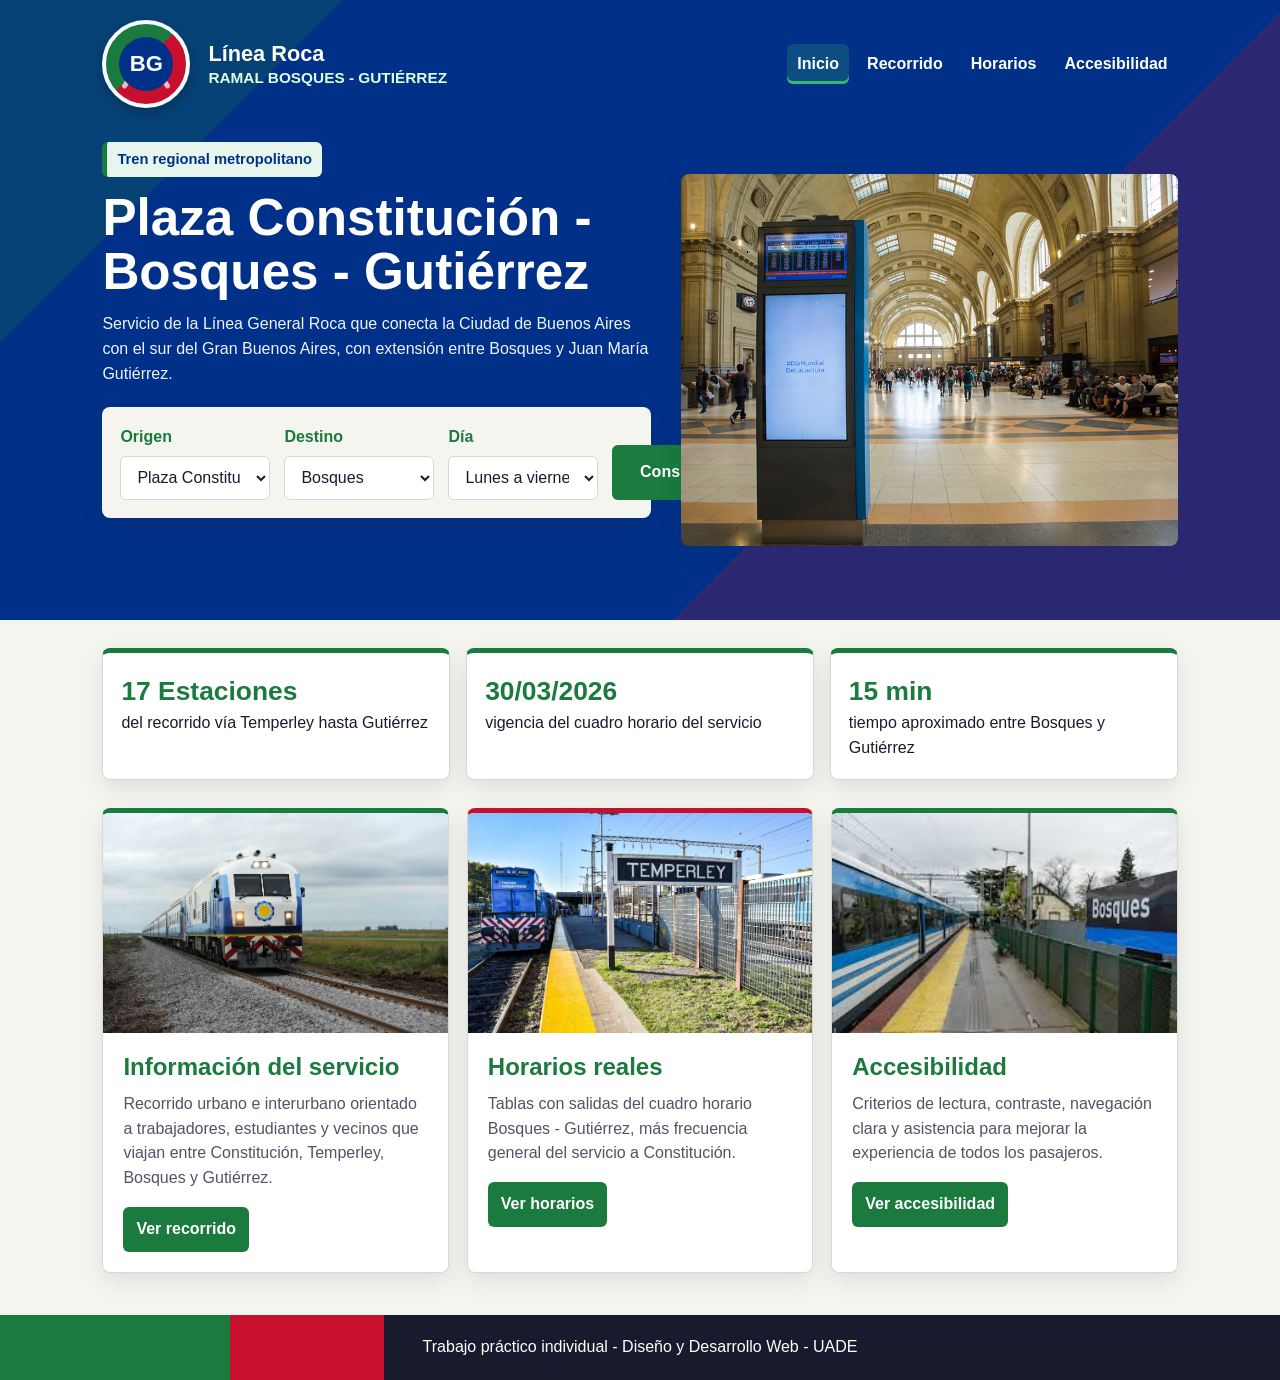
==== roca-gutierrez/index.html @ 5195d79f "Publica paginas de lineas ferroviarias" ====
<!DOCTYPE html>
<html lang="es">

<head>
    <!-- Metadatos, titulo y enlaces a hojas de estilo de la pagina. -->
    <meta charset="UTF-8">
    <meta name="viewport" content="width=device-width, initial-scale=1.0">
    <title>Línea Roca | Bosques - Gutiérrez</title>
    <link rel="stylesheet" href="css/estilos.css">
</head>

<body>
    <!-- Encabezado con marca y navegacion principal. -->
    <header class="site-header">
        <div class="topbar">
            <a class="logo ramal-logo" href="index.html" aria-label="Línea Roca, Ramal Bosques Gutiérrez">
                <span class="ramal-icono" aria-hidden="true"><span>BG</span></span>
                <span class="logo-texto">
                    <strong>Línea Roca</strong>
                    <small>Ramal Bosques - Gutiérrez</small>
                </span>
            </a>

            <nav aria-label="Navegación principal">
                <ul class="menu">
                    <li><a aria-current="page" href="index.html">Inicio</a></li>
                    <li><a href="recorrido.html">Recorrido</a></li>
                    <li><a href="horarios.html">Horarios</a></li>
                    <li><a href="accesibilidad.html">Accesibilidad</a></li>
                </ul>
            </nav>
        </div>

        <section class="hero">
            <div class="hero-texto">
                <span class="etiqueta">Tren regional metropolitano</span>
                <h1>Plaza Constitución - Bosques - Gutiérrez</h1>
                <p>
                    Servicio de la Línea General Roca que conecta la Ciudad de Buenos Aires
                    con el sur del Gran Buenos Aires, con extensión entre Bosques y Juan
                    María Gutiérrez.
                </p>

                <form class="buscador" id="consulta-form">
                    <div class="campo">
                        <label for="origen">Origen</label>
                        <select id="origen" name="origen">
                            <option value="constitucion">Plaza Constitución</option>
                            <option value="temperley">Temperley</option>
                            <option value="bosques">Bosques</option>
                            <option value="gutierrez">Juan María Gutiérrez</option>
                        </select>
                    </div>

                    <div class="campo">
                        <label for="destino">Destino</label>
                        <select id="destino" name="destino">
                            <option value="bosques">Bosques</option>
                            <option value="gutierrez">Juan María Gutiérrez</option>
                            <option value="temperley">Temperley</option>
                            <option value="constitucion">Plaza Constitución</option>
                        </select>
                    </div>

                    <div class="campo">
                        <label for="dia">Día</label>
                        <select id="dia" name="dia">
                            <option value="habiles">Lunes a viernes</option>
                            <option value="sabado">Sábado</option>
                            <option value="domingo">Domingos y feriados</option>
                        </select>
                    </div>

                    <button type="submit">Consultar</button>
                </form>

                <p id="mensaje" class="mensaje" role="status"></p>
            </div>

            <div class="hero-imagen">
                <img src="img/constitucion.jpg" alt="Hall de la estación Plaza Constitución">
            </div>
        </section>
    </header>
    <!-- Contenido principal de la pagina. -->
    <main>
        <section class="resumen-servicio" aria-label="Datos principales del servicio">
            <article>
                <span class="dato">17 Estaciones</span>
                <p> del recorrido vía Temperley hasta Gutiérrez</p>
            </article>
            <article>
                <span class="dato">30/03/2026</span>
                <p>vigencia del cuadro horario del servicio</p>
            </article>
            <article>
                <span class="dato">15 min</span>
                <p>tiempo aproximado entre Bosques y Gutiérrez</p>
            </article>
        </section>

        <section class="tarjetas-home">
            <article class="card-home">
                <img src="img/tren-roca.jpg" alt="Formación eléctrica de la Línea Roca">
                <div class="contenido-card">
                    <h2>Información del servicio</h2>
                    <p>
                        Recorrido urbano e interurbano orientado a trabajadores, estudiantes
                        y vecinos que viajan entre Constitución, Temperley, Bosques y Gutiérrez.
                    </p>
                    <a href="recorrido.html">Ver recorrido</a>
                </div>
            </article>

            <article class="card-home">
                <img src="img/temperley.jpg" alt="Andenes de la estación Temperley">
                <div class="contenido-card">
                    <h2>Horarios reales</h2>
                    <p>
                        Tablas con salidas del cuadro horario Bosques - Gutiérrez,
                        más frecuencia general del servicio a Constitución.
                    </p>
                    <a href="horarios.html">Ver horarios</a>
                </div>
            </article>

            <article class="card-home">
                <img src="img/bosques.jpg" alt="Estación Bosques de la Línea Roca">
                <div class="contenido-card">
                    <h2>Accesibilidad</h2>
                    <p>
                        Criterios de lectura, contraste, navegación clara y asistencia para
                        mejorar la experiencia de todos los pasajeros.
                    </p>
                    <a href="accesibilidad.html">Ver accesibilidad</a>
                </div>
            </article>
        </section>
    </main>
    <!-- Pie de pagina con creditos y enlaces secundarios. -->
    <footer class="footer">
        <p>Trabajo práctico individual - Diseño y Desarrollo Web - UADE</p>
    </footer>
    <!-- Scripts que activan la interaccion de la pagina. -->
    <script src="js/app.js"></script>
</body>

</html>
---- roca-gutierrez/css/estilos.css ----
/* Hoja de estilos principal: define colores, layout, componentes y adaptacion responsive. */
/* Variables globales reutilizadas en toda la interfaz. */
:root{
    --azul:#003087;
    --azul-oscuro:#1a1a2e;
    --celeste:#e8f0fb;
    --verde:#1b7a3e;
    --verde-claro:#e7f6ec;
    --verde-brillante:#38b86f;
    --rojo:#c8102e;
    --rojo-claro:#fde9ee;
    --fondo:#f5f5f0;
    --texto:#1a1a2e;
    --muted:#4e5564;
    --borde:#d9d9d1;
    --blanco:#ffffff;
    --sombra:0 8px 22px rgba(15,35,52,0.10);
}

/* Reset basico para evitar margenes inesperados del navegador. */
* {
    margin:0;
    padding:0;
    box-sizing:border-box;
}

/* Estilos base del documento: tipografia, color y fondo. */
body {
    font-family:Arial, Helvetica, sans-serif;
    background:var(--fondo);
    color:var(--texto);
    line-height:1.55;
}

a{
    color:inherit;
}

.site-header,
.header-interno{
    background:
        linear-gradient(135deg,rgba(27,122,62,0.24) 0 18%,transparent 18% 68%,rgba(200,16,46,0.22) 68% 100%),
        var(--azul);
    color:var(--blanco);
    padding:20px 8% 42px;
}

.header-interno{
    padding-bottom:34px;
}

.topbar{
    display:flex;
    justify-content:space-between;
    align-items:center;
    gap:18px;
    flex-wrap:wrap;
}

.logo{
    font-size:1.35rem;
    font-weight:700;
    text-decoration:none;
}

.ramal-logo{
    display:flex;
    align-items:center;
    gap:18px;
    max-width:430px;
}

.logo-texto{
    display:flex;
    flex-direction:column;
    line-height:1.1;
}

.logo-texto strong{
    font-size:1.36rem;
}

.logo-texto small{
    margin-top:4px;
    color:#dcffe1;
    font-size:0.96rem;
    font-weight:800;
    text-transform:uppercase;
}

.ramal-icono{
    position:relative;
    display:grid;
    place-items:center;
    flex:0 0 88px;
    width:88px;
    height:88px;
    border:4px solid #f6fbff;
    border-radius:50%;
    background:linear-gradient(135deg,var(--verde) 0 48%,var(--rojo) 48% 100%);
    box-shadow:0 5px 14px rgba(0,0,0,0.22);
    overflow:hidden;
    transition:transform 0.18s ease, box-shadow 0.18s ease;
}

.ramal-icono::before,
.ramal-icono::after{
    content:"";
    position:absolute;
    top:14%;
    width:5px;
    height:72%;
    background:rgba(255,255,255,0.72);
    border-radius:999px;
    z-index:1;
}

.ramal-icono::before{
    left:31px;
    transform:rotate(34deg);
}

.ramal-icono::after{
    right:31px;
    transform:rotate(-34deg);
}

.ramal-icono span{
    position:relative;
    z-index:2;
    display:grid;
    place-items:center;
    width:54px;
    height:54px;
    border-radius:50%;
    background:var(--azul);
    color:var(--blanco);
    font-size:1.38rem;
    font-weight:900;
    letter-spacing:0;
}

.ramal-logo:hover .ramal-icono{
    transform:translateY(-1px);
    box-shadow:0 8px 18px rgba(0,0,0,0.28);
}

.menu{
    display:flex;
    align-items:center;
    list-style:none;
    gap:8px;
    flex-wrap:wrap;
}

.menu a{
    display:inline-block;
    color:var(--blanco);
    text-decoration:none;
    font-weight:700;
    padding:8px 10px;
    border-radius:6px;
}

.menu a:hover,
.menu a[aria-current="page"]{
    background:rgba(56,184,111,0.22);
    box-shadow:inset 0 -3px 0 var(--verde-brillante);
}

.hero{
    margin-top:34px;
    display:grid;
    grid-template-columns:minmax(0,1.05fr) minmax(300px,0.95fr);
    gap:30px;
    align-items:center;
}

.hero-texto h1,
.titulo-pagina h1{
    font-size:clamp(2rem,4vw,3.3rem);
    line-height:1.05;
    margin:14px 0;
    max-width:760px;
}

.hero-texto p,
.titulo-pagina p{
    max-width:760px;
    color:#eef4ff;
    margin-bottom:20px;
}

.hero-imagen img,
.imagen-grande{
    width:100%;
    display:block;
    border-radius:8px;
    object-fit:cover;
}

.hero-imagen img{
    aspect-ratio:4/3;
    box-shadow:var(--sombra);
}

.etiqueta{
    display:inline-block;
    background:var(--verde-claro);
    color:var(--azul);
    border-left:5px solid var(--verde);
    padding:6px 10px;
    border-radius:6px;
    font-weight:700;
    font-size:0.92rem;
}

.buscador{
    background:var(--fondo);
    color:var(--texto);
    padding:18px;
    border-radius:8px;
    display:grid;
    grid-template-columns:repeat(3,minmax(150px,1fr)) minmax(130px,0.75fr);
    align-items:end;
    gap:14px;
    box-shadow:var(--sombra);
}

.campo{
    display:flex;
    flex-direction:column;
    gap:6px;
}

.campo label{
    color:var(--verde);
    font-weight:700;
}

select,
button{
    width:100%;
    min-height:44px;
    padding:10px 12px;
    border-radius:6px;
    font:inherit;
}

select{
    border:1px solid var(--borde);
    background:var(--blanco);
    color:var(--texto);
}

button,
.contenido-card a,
.boton-secundario{
    background:var(--verde);
    color:var(--blanco);
    border:0;
    text-decoration:none;
    font-weight:700;
    cursor:pointer;
}

.buscador button{
    min-height:55px;
    align-self:end;
}

button:hover,
.contenido-card a:hover,
.boton-secundario:hover{
    background:var(--rojo);
}

.mensaje{
    min-height:26px;
    margin-top:14px;
    font-weight:700;
    color:var(--blanco);
}

.mensaje-link{
    display:inline-block;
    margin-left:12px;
    padding:7px 10px;
    border-radius:6px;
    background:var(--rojo-claro);
    color:var(--rojo);
    text-decoration:none;
}

.mensaje-link:hover{
    background:var(--celeste);
}

.resumen-servicio,
.tarjetas-home,
.contenedor{
    padding-left:8%;
    padding-right:8%;
}

.resumen-servicio{
    display:grid;
    grid-template-columns:repeat(3,1fr);
    gap:16px;
    padding-top:28px;
}

.resumen-servicio article,
.card-home,
.tarjeta{
    background:var(--blanco);
    border:1px solid var(--borde);
    border-radius:8px;
    box-shadow:var(--sombra);
}

.resumen-servicio article{
    padding:18px;
    border-top:5px solid var(--verde);
}

.dato{
    display:block;
    color:var(--verde);
    font-size:1.65rem;
    font-weight:800;
}

.tarjetas-home{
    padding-top:28px;
    padding-bottom:42px;
    display:grid;
    grid-template-columns:repeat(3,minmax(0,1fr));
    gap:18px;
}

.card-home{
    overflow:hidden;
    border-top:5px solid var(--verde);
}

.card-home:nth-child(2){
    border-top:5px solid var(--rojo);
}

.card-home:nth-child(3){
    border-top:5px solid var(--verde);
}

.card-home img{
    width:100%;
    height:220px;
    object-fit:cover;
    display:block;
}

.contenido-card{
    padding:20px;
}

.contenido-card h2,
.tarjeta h2{
    color:var(--verde);
    line-height:1.2;
    margin-bottom:10px;
}

.contenido-card p{
    margin-bottom:16px;
    color:var(--muted);
}

.contenido-card a,
.boton-secundario{
    display:inline-block;
    padding:10px 13px;
    border-radius:6px;
}

.boton-pdf{
    margin-top:8px;
}

.titulo-pagina{
    margin-top:32px;
}

.contenedor{
    padding-top:34px;
    padding-bottom:42px;
}

.tarjeta{
    padding:24px;
    margin-bottom:24px;
    border-left:5px solid var(--verde);
}

.grid-dos-columnas .tarjeta:nth-child(even){
    border-left-color:var(--rojo);
}

.grid-dos-columnas{
    display:grid;
    grid-template-columns:repeat(2,minmax(0,1fr));
    gap:20px;
}

.grid-dos-columnas .tarjeta{
    margin-bottom:0;
}

.linea-recorrido{
    list-style:none;
    display:grid;
    grid-template-columns:repeat(auto-fit,minmax(180px,1fr));
    gap:12px;
    margin-top:22px;
    counter-reset:estacion;
}

.linea-recorrido li{
    position:relative;
    min-height:104px;
    padding:16px 14px 14px 48px;
    background:var(--verde-claro);
    border-left:5px solid var(--verde);
    border-radius:8px;
    counter-increment:estacion;
}

.linea-recorrido li::before{
    content:counter(estacion);
    position:absolute;
    left:14px;
    top:16px;
    width:24px;
    height:24px;
    display:grid;
    place-items:center;
    border-radius:50%;
    background:var(--rojo);
    color:var(--blanco);
    font-size:0.78rem;
    font-weight:800;
}

.linea-recorrido span{
    display:block;
    color:var(--azul-oscuro);
    font-weight:800;
}

.linea-recorrido small,
.texto-ayuda{
    color:var(--muted);
}

.lista-info{
    padding-left:20px;
}

.lista-info li{
    margin-bottom:10px;
}

.media-destacada{
    display:grid;
    grid-template-columns:minmax(260px,0.8fr) 1fr;
    gap:22px;
    align-items:center;
}

.grid-capturas{
    display:grid;
    grid-template-columns:repeat(2,minmax(0,1fr));
    gap:16px;
    margin-top:18px;
}

.captura-pdf{
    border:1px solid var(--borde);
    border-radius:8px;
    overflow:hidden;
    background:var(--fondo);
}

.captura-pdf img{
    display:block;
    width:100%;
    max-height:520px;
    object-fit:contain;
    background:var(--fondo);
}

.captura-pdf figcaption{
    padding:10px 12px;
    color:var(--muted);
    font-size:0.92rem;
    border-top:3px solid var(--verde);
}

.captura-pdf figcaption a{
    display:inline-block;
    margin-left:10px;
    color:var(--verde);
    font-weight:800;
}

.recorrido-movil{
    margin-top:18px;
    padding:18px;
    border:1px solid var(--borde);
    border-radius:8px;
    background:var(--verde-claro);
}

.recorrido-movil h3{
    color:var(--verde);
    margin-bottom:12px;
}

.tramos-recorrido{
    display:grid;
    grid-template-columns:repeat(5,minmax(0,1fr));
    gap:10px;
}

.tramos-recorrido article{
    position:relative;
    padding:14px;
    border-radius:8px;
    background:var(--blanco);
    border-left:5px solid var(--verde);
}

.tramos-recorrido article::after{
    content:"";
    position:absolute;
    top:50%;
    right:-13px;
    width:16px;
    height:3px;
    background:var(--rojo);
}

.tramos-recorrido article:last-child::after{
    display:none;
}

.tramos-recorrido span{
    display:block;
    color:var(--muted);
    font-size:0.86rem;
    margin-bottom:4px;
}

.tramos-recorrido strong{
    color:var(--azul-oscuro);
}

.tabla-scroll{
    width:100%;
    overflow-x:auto;
}

table{
    width:100%;
    min-width:620px;
    border-collapse:collapse;
    margin-top:16px;
    background:var(--blanco);
}

th,
td{
    border:1px solid var(--borde);
    padding:11px 12px;
    text-align:left;
    vertical-align:top;
}

th{
    background:var(--verde);
    color:var(--blanco);
}

tbody tr:nth-child(even){
    background:var(--verde-claro);
}

.tabla-compacta{
    min-width:420px;
}

.tabla-compacta th,
.tabla-compacta td{
    padding:8px 10px;
}

.grid-accesibilidad{
    display:grid;
    grid-template-columns:repeat(auto-fit,minmax(230px,1fr));
    gap:14px;
    margin-top:14px;
}

.item-acceso{
    background:var(--verde-claro);
    border-left:5px solid var(--verde);
    padding:18px;
    border-radius:8px;
}

.item-acceso h3{
    margin-bottom:8px;
    color:var(--verde);
}

.footer{
    background:
        linear-gradient(90deg,var(--verde) 0 18%,var(--rojo) 18% 30%,transparent 30% 100%),
        var(--azul-oscuro);
    color:var(--blanco);
    text-align:center;
    padding:20px 8%;
}

/* Reglas responsive para adaptar la pagina a tablets y celulares. */
@media(max-width:980px){
    .hero,
    .grid-dos-columnas,
    .media-destacada,
    .tarjetas-home,
    .resumen-servicio,
    .grid-capturas{
        grid-template-columns:1fr;
    }

    .buscador{
        grid-template-columns:repeat(2,minmax(0,1fr));
    }

    .tramos-recorrido{
        grid-template-columns:1fr;
    }

    .tramos-recorrido article{
        padding-left:18px;
    }

    .tramos-recorrido article::after{
        top:auto;
        right:auto;
        left:26px;
        bottom:-11px;
        width:3px;
        height:12px;
    }
}

/* Reglas responsive para adaptar la pagina a tablets y celulares. */
@media(max-width:620px){
    .site-header,
    .header-interno,
    .resumen-servicio,
    .tarjetas-home,
    .contenedor{
        padding-left:5%;
        padding-right:5%;
    }

    .menu{
        width:100%;
    }

    .ramal-logo{
        max-width:100%;
    }

    .ramal-icono{
        flex-basis:78px;
        width:78px;
        height:78px;
    }

    .ramal-icono::before{
        left:27px;
    }

    .ramal-icono::after{
        right:27px;
    }

    .ramal-icono span{
        width:48px;
        height:48px;
        font-size:1.25rem;
    }

    .logo-texto small{
        font-size:0.78rem;
    }

    .menu a{
        padding:8px;
    }

    .buscador{
        grid-template-columns:1fr;
    }

    .tarjeta{
        padding:18px;
    }

    .captura-pdf figcaption a{
        display:block;
        margin-left:0;
        margin-top:6px;
    }
}
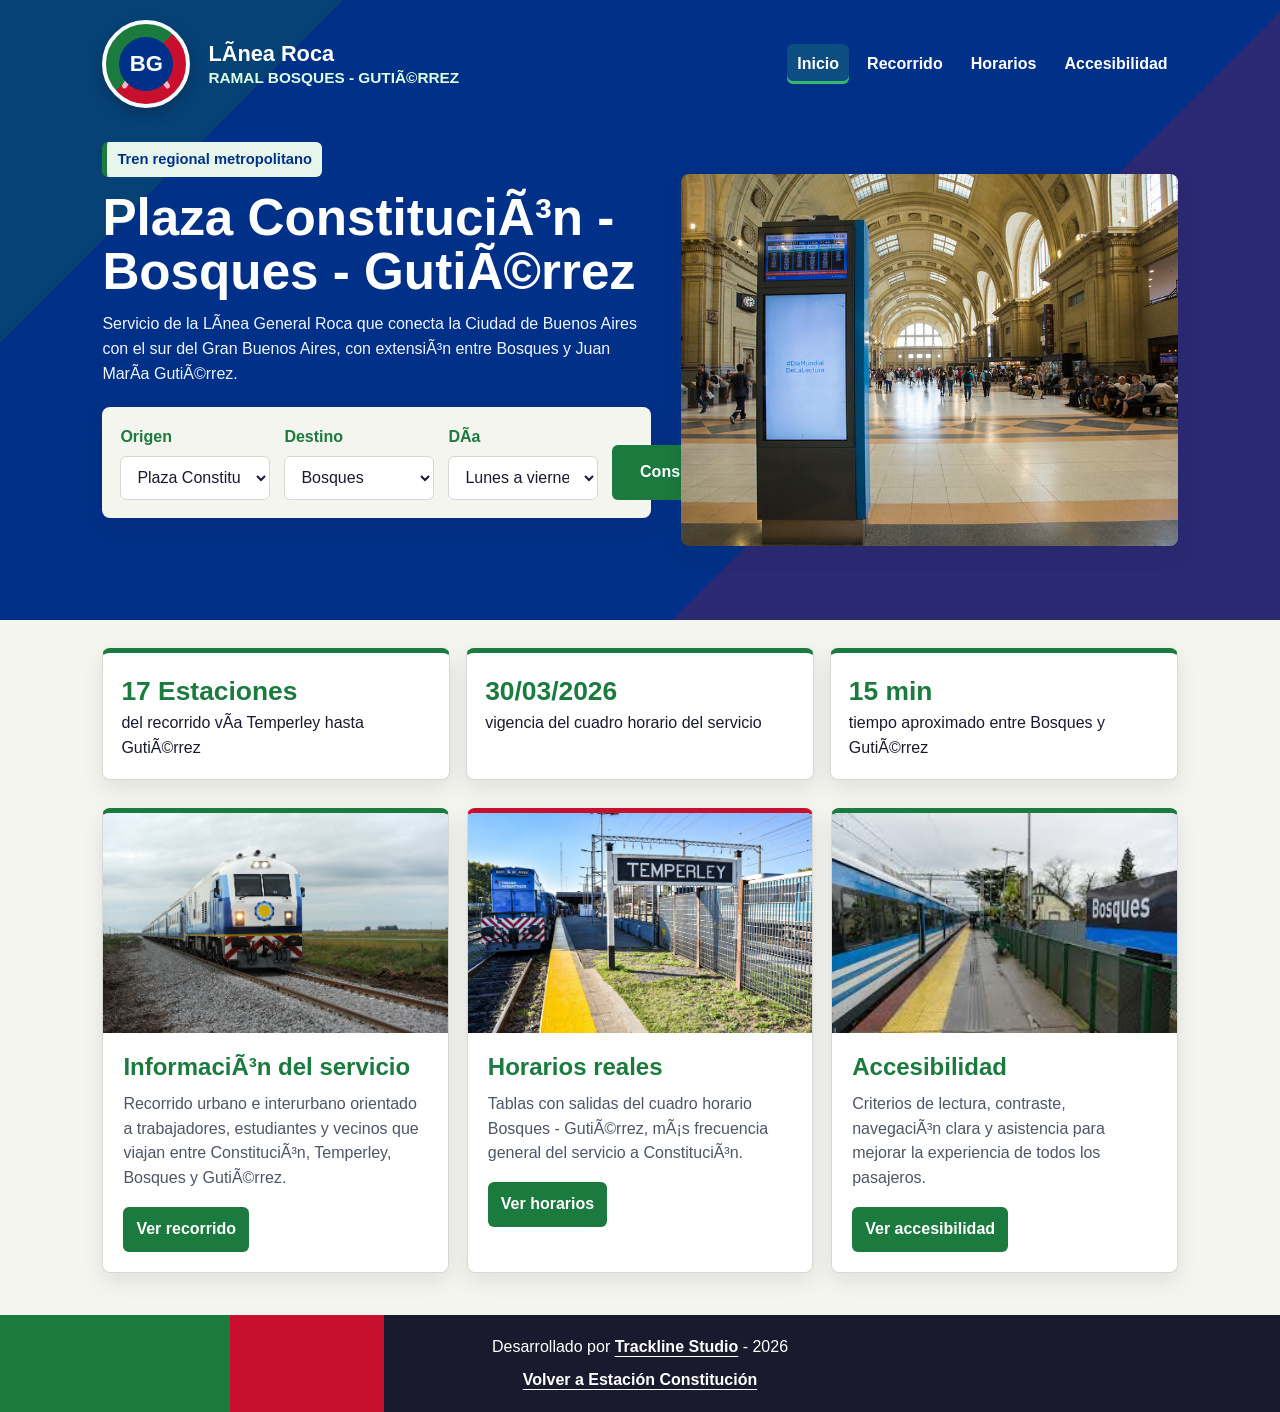
==== commit f552193c: "Agregar retorno a estacion y credito Trackline" ====
--- a/roca-gutierrez/index.html
+++ b/roca-gutierrez/index.html
@@ -1,11 +1,11 @@
-<!DOCTYPE html>
+﻿<!DOCTYPE html>
 <html lang="es">
 
 <head>
     <!-- Metadatos, titulo y enlaces a hojas de estilo de la pagina. -->
     <meta charset="UTF-8">
     <meta name="viewport" content="width=device-width, initial-scale=1.0">
-    <title>Línea Roca | Bosques - Gutiérrez</title>
+    <title>LÃ­nea Roca | Bosques - GutiÃ©rrez</title>
     <link rel="stylesheet" href="css/estilos.css">
 </head>
 
@@ -13,15 +13,15 @@
     <!-- Encabezado con marca y navegacion principal. -->
     <header class="site-header">
         <div class="topbar">
-            <a class="logo ramal-logo" href="index.html" aria-label="Línea Roca, Ramal Bosques Gutiérrez">
+            <a class="logo ramal-logo" href="https://uade-garre.github.io/estacion-constitucion/" aria-label="Volver a Estacion Constitucion">
                 <span class="ramal-icono" aria-hidden="true"><span>BG</span></span>
                 <span class="logo-texto">
-                    <strong>Línea Roca</strong>
-                    <small>Ramal Bosques - Gutiérrez</small>
+                    <strong>LÃ­nea Roca</strong>
+                    <small>Ramal Bosques - GutiÃ©rrez</small>
                 </span>
             </a>
 
-            <nav aria-label="Navegación principal">
+            <nav aria-label="NavegaciÃ³n principal">
                 <ul class="menu">
                     <li><a aria-current="page" href="index.html">Inicio</a></li>
                     <li><a href="recorrido.html">Recorrido</a></li>
@@ -34,21 +34,21 @@
         <section class="hero">
             <div class="hero-texto">
                 <span class="etiqueta">Tren regional metropolitano</span>
-                <h1>Plaza Constitución - Bosques - Gutiérrez</h1>
+                <h1>Plaza ConstituciÃ³n - Bosques - GutiÃ©rrez</h1>
                 <p>
-                    Servicio de la Línea General Roca que conecta la Ciudad de Buenos Aires
-                    con el sur del Gran Buenos Aires, con extensión entre Bosques y Juan
-                    María Gutiérrez.
+                    Servicio de la LÃ­nea General Roca que conecta la Ciudad de Buenos Aires
+                    con el sur del Gran Buenos Aires, con extensiÃ³n entre Bosques y Juan
+                    MarÃ­a GutiÃ©rrez.
                 </p>
 
                 <form class="buscador" id="consulta-form">
                     <div class="campo">
                         <label for="origen">Origen</label>
                         <select id="origen" name="origen">
-                            <option value="constitucion">Plaza Constitución</option>
+                            <option value="constitucion">Plaza ConstituciÃ³n</option>
                             <option value="temperley">Temperley</option>
                             <option value="bosques">Bosques</option>
-                            <option value="gutierrez">Juan María Gutiérrez</option>
+                            <option value="gutierrez">Juan MarÃ­a GutiÃ©rrez</option>
                         </select>
                     </div>
 
@@ -56,17 +56,17 @@
                         <label for="destino">Destino</label>
                         <select id="destino" name="destino">
                             <option value="bosques">Bosques</option>
-                            <option value="gutierrez">Juan María Gutiérrez</option>
+                            <option value="gutierrez">Juan MarÃ­a GutiÃ©rrez</option>
                             <option value="temperley">Temperley</option>
-                            <option value="constitucion">Plaza Constitución</option>
+                            <option value="constitucion">Plaza ConstituciÃ³n</option>
                         </select>
                     </div>
 
                     <div class="campo">
-                        <label for="dia">Día</label>
+                        <label for="dia">DÃ­a</label>
                         <select id="dia" name="dia">
                             <option value="habiles">Lunes a viernes</option>
-                            <option value="sabado">Sábado</option>
+                            <option value="sabado">SÃ¡bado</option>
                             <option value="domingo">Domingos y feriados</option>
                         </select>
                     </div>
@@ -78,7 +78,7 @@
             </div>
 
             <div class="hero-imagen">
-                <img src="img/constitucion.jpg" alt="Hall de la estación Plaza Constitución">
+                <img src="img/constitucion.jpg" alt="Hall de la estaciÃ³n Plaza ConstituciÃ³n">
             </div>
         </section>
     </header>
@@ -87,7 +87,7 @@
         <section class="resumen-servicio" aria-label="Datos principales del servicio">
             <article>
                 <span class="dato">17 Estaciones</span>
-                <p> del recorrido vía Temperley hasta Gutiérrez</p>
+                <p> del recorrido vÃ­a Temperley hasta GutiÃ©rrez</p>
             </article>
             <article>
                 <span class="dato">30/03/2026</span>
@@ -95,41 +95,41 @@
             </article>
             <article>
                 <span class="dato">15 min</span>
-                <p>tiempo aproximado entre Bosques y Gutiérrez</p>
+                <p>tiempo aproximado entre Bosques y GutiÃ©rrez</p>
             </article>
         </section>
 
         <section class="tarjetas-home">
             <article class="card-home">
-                <img src="img/tren-roca.jpg" alt="Formación eléctrica de la Línea Roca">
+                <img src="img/tren-roca.jpg" alt="FormaciÃ³n elÃ©ctrica de la LÃ­nea Roca">
                 <div class="contenido-card">
-                    <h2>Información del servicio</h2>
+                    <h2>InformaciÃ³n del servicio</h2>
                     <p>
                         Recorrido urbano e interurbano orientado a trabajadores, estudiantes
-                        y vecinos que viajan entre Constitución, Temperley, Bosques y Gutiérrez.
+                        y vecinos que viajan entre ConstituciÃ³n, Temperley, Bosques y GutiÃ©rrez.
                     </p>
                     <a href="recorrido.html">Ver recorrido</a>
                 </div>
             </article>
 
             <article class="card-home">
-                <img src="img/temperley.jpg" alt="Andenes de la estación Temperley">
+                <img src="img/temperley.jpg" alt="Andenes de la estaciÃ³n Temperley">
                 <div class="contenido-card">
                     <h2>Horarios reales</h2>
                     <p>
-                        Tablas con salidas del cuadro horario Bosques - Gutiérrez,
-                        más frecuencia general del servicio a Constitución.
+                        Tablas con salidas del cuadro horario Bosques - GutiÃ©rrez,
+                        mÃ¡s frecuencia general del servicio a ConstituciÃ³n.
                     </p>
                     <a href="horarios.html">Ver horarios</a>
                 </div>
             </article>
 
             <article class="card-home">
-                <img src="img/bosques.jpg" alt="Estación Bosques de la Línea Roca">
+                <img src="img/bosques.jpg" alt="EstaciÃ³n Bosques de la LÃ­nea Roca">
                 <div class="contenido-card">
                     <h2>Accesibilidad</h2>
                     <p>
-                        Criterios de lectura, contraste, navegación clara y asistencia para
+                        Criterios de lectura, contraste, navegaciÃ³n clara y asistencia para
                         mejorar la experiencia de todos los pasajeros.
                     </p>
                     <a href="accesibilidad.html">Ver accesibilidad</a>
@@ -138,11 +138,11 @@
         </section>
     </main>
     <!-- Pie de pagina con creditos y enlaces secundarios. -->
-    <footer class="footer">
-        <p>Trabajo práctico individual - Diseño y Desarrollo Web - UADE</p>
-    </footer>
+    <footer class="footer"><p>Desarrollado por <a href="https://uade-garre.github.io/consultora/">Trackline Studio</a> - 2026</p><p><a href="https://uade-garre.github.io/estacion-constitucion/">Volver a Estación Constitución</a></p></footer>
     <!-- Scripts que activan la interaccion de la pagina. -->
     <script src="js/app.js"></script>
 </body>
 
 </html>
+
+
--- a/roca-gutierrez/css/estilos.css
+++ b/roca-gutierrez/css/estilos.css
@@ -631,6 +631,17 @@
     padding:20px 8%;
 }
 
+.footer p + p{
+    margin-top:8px;
+}
+
+.footer a{
+    color:var(--blanco);
+    font-weight:800;
+    text-decoration:underline;
+    text-underline-offset:4px;
+}
+
 /* Reglas responsive para adaptar la pagina a tablets y celulares. */
 @media(max-width:980px){
     .hero,
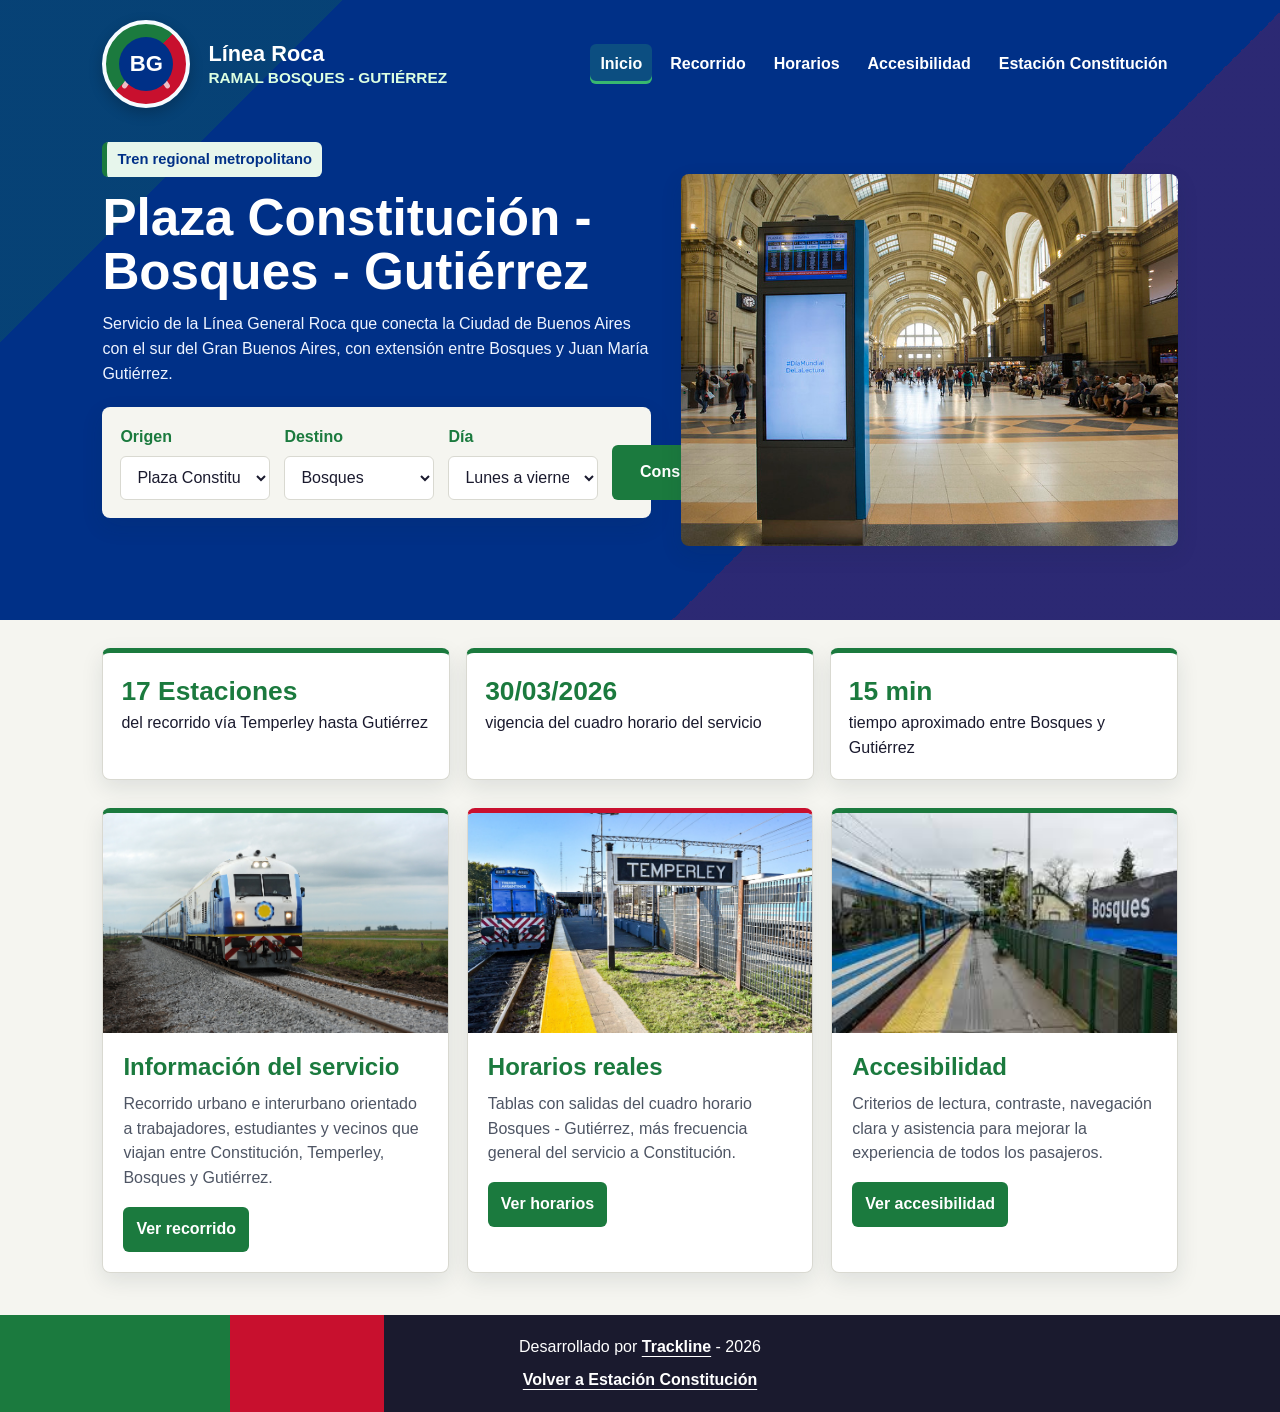
==== commit fc59adbd: "Agregar retorno a estacion en ramales" ====
--- a/roca-gutierrez/index.html
+++ b/roca-gutierrez/index.html
@@ -5,7 +5,7 @@
     <!-- Metadatos, titulo y enlaces a hojas de estilo de la pagina. -->
     <meta charset="UTF-8">
     <meta name="viewport" content="width=device-width, initial-scale=1.0">
-    <title>LÃ­nea Roca | Bosques - GutiÃ©rrez</title>
+    <title>Línea Roca | Bosques - Gutiérrez</title>
     <link rel="stylesheet" href="css/estilos.css">
 </head>
 
@@ -16,17 +16,18 @@
             <a class="logo ramal-logo" href="https://uade-garre.github.io/estacion-constitucion/" aria-label="Volver a Estacion Constitucion">
                 <span class="ramal-icono" aria-hidden="true"><span>BG</span></span>
                 <span class="logo-texto">
-                    <strong>LÃ­nea Roca</strong>
-                    <small>Ramal Bosques - GutiÃ©rrez</small>
+                    <strong>Línea Roca</strong>
+                    <small>Ramal Bosques - Gutiérrez</small>
                 </span>
             </a>
 
-            <nav aria-label="NavegaciÃ³n principal">
+            <nav aria-label="Navegación principal">
                 <ul class="menu">
                     <li><a aria-current="page" href="index.html">Inicio</a></li>
                     <li><a href="recorrido.html">Recorrido</a></li>
                     <li><a href="horarios.html">Horarios</a></li>
                     <li><a href="accesibilidad.html">Accesibilidad</a></li>
+                    <li><a href="https://uade-garre.github.io/estacion-constitucion/">Estación Constitución</a></li>
                 </ul>
             </nav>
         </div>
@@ -34,21 +35,21 @@
         <section class="hero">
             <div class="hero-texto">
                 <span class="etiqueta">Tren regional metropolitano</span>
-                <h1>Plaza ConstituciÃ³n - Bosques - GutiÃ©rrez</h1>
+                <h1>Plaza Constitución - Bosques - Gutiérrez</h1>
                 <p>
-                    Servicio de la LÃ­nea General Roca que conecta la Ciudad de Buenos Aires
-                    con el sur del Gran Buenos Aires, con extensiÃ³n entre Bosques y Juan
-                    MarÃ­a GutiÃ©rrez.
+                    Servicio de la Línea General Roca que conecta la Ciudad de Buenos Aires
+                    con el sur del Gran Buenos Aires, con extensión entre Bosques y Juan
+                    María Gutiérrez.
                 </p>
 
                 <form class="buscador" id="consulta-form">
                     <div class="campo">
                         <label for="origen">Origen</label>
                         <select id="origen" name="origen">
-                            <option value="constitucion">Plaza ConstituciÃ³n</option>
+                            <option value="constitucion">Plaza Constitución</option>
                             <option value="temperley">Temperley</option>
                             <option value="bosques">Bosques</option>
-                            <option value="gutierrez">Juan MarÃ­a GutiÃ©rrez</option>
+                            <option value="gutierrez">Juan María Gutiérrez</option>
                         </select>
                     </div>
 
@@ -56,17 +57,17 @@
                         <label for="destino">Destino</label>
                         <select id="destino" name="destino">
                             <option value="bosques">Bosques</option>
-                            <option value="gutierrez">Juan MarÃ­a GutiÃ©rrez</option>
+                            <option value="gutierrez">Juan María Gutiérrez</option>
                             <option value="temperley">Temperley</option>
-                            <option value="constitucion">Plaza ConstituciÃ³n</option>
+                            <option value="constitucion">Plaza Constitución</option>
                         </select>
                     </div>
 
                     <div class="campo">
-                        <label for="dia">DÃ­a</label>
+                        <label for="dia">Día</label>
                         <select id="dia" name="dia">
                             <option value="habiles">Lunes a viernes</option>
-                            <option value="sabado">SÃ¡bado</option>
+                            <option value="sabado">Sábado</option>
                             <option value="domingo">Domingos y feriados</option>
                         </select>
                     </div>
@@ -78,7 +79,7 @@
             </div>
 
             <div class="hero-imagen">
-                <img src="img/constitucion.jpg" alt="Hall de la estaciÃ³n Plaza ConstituciÃ³n">
+                <img src="img/constitucion.jpg" alt="Hall de la estación Plaza Constitución">
             </div>
         </section>
     </header>
@@ -87,7 +88,7 @@
         <section class="resumen-servicio" aria-label="Datos principales del servicio">
             <article>
                 <span class="dato">17 Estaciones</span>
-                <p> del recorrido vÃ­a Temperley hasta GutiÃ©rrez</p>
+                <p> del recorrido vía Temperley hasta Gutiérrez</p>
             </article>
             <article>
                 <span class="dato">30/03/2026</span>
@@ -95,41 +96,41 @@
             </article>
             <article>
                 <span class="dato">15 min</span>
-                <p>tiempo aproximado entre Bosques y GutiÃ©rrez</p>
+                <p>tiempo aproximado entre Bosques y Gutiérrez</p>
             </article>
         </section>
 
         <section class="tarjetas-home">
             <article class="card-home">
-                <img src="img/tren-roca.jpg" alt="FormaciÃ³n elÃ©ctrica de la LÃ­nea Roca">
+                <img src="img/tren-roca.jpg" alt="Formación eléctrica de la Línea Roca">
                 <div class="contenido-card">
-                    <h2>InformaciÃ³n del servicio</h2>
+                    <h2>Información del servicio</h2>
                     <p>
                         Recorrido urbano e interurbano orientado a trabajadores, estudiantes
-                        y vecinos que viajan entre ConstituciÃ³n, Temperley, Bosques y GutiÃ©rrez.
+                        y vecinos que viajan entre Constitución, Temperley, Bosques y Gutiérrez.
                     </p>
                     <a href="recorrido.html">Ver recorrido</a>
                 </div>
             </article>
 
             <article class="card-home">
-                <img src="img/temperley.jpg" alt="Andenes de la estaciÃ³n Temperley">
+                <img src="img/temperley.jpg" alt="Andenes de la estación Temperley">
                 <div class="contenido-card">
                     <h2>Horarios reales</h2>
                     <p>
-                        Tablas con salidas del cuadro horario Bosques - GutiÃ©rrez,
-                        mÃ¡s frecuencia general del servicio a ConstituciÃ³n.
+                        Tablas con salidas del cuadro horario Bosques - Gutiérrez,
+                        más frecuencia general del servicio a Constitución.
                     </p>
                     <a href="horarios.html">Ver horarios</a>
                 </div>
             </article>
 
             <article class="card-home">
-                <img src="img/bosques.jpg" alt="EstaciÃ³n Bosques de la LÃ­nea Roca">
+                <img src="img/bosques.jpg" alt="Estación Bosques de la Línea Roca">
                 <div class="contenido-card">
                     <h2>Accesibilidad</h2>
                     <p>
-                        Criterios de lectura, contraste, navegaciÃ³n clara y asistencia para
+                        Criterios de lectura, contraste, navegación clara y asistencia para
                         mejorar la experiencia de todos los pasajeros.
                     </p>
                     <a href="accesibilidad.html">Ver accesibilidad</a>
@@ -138,7 +139,7 @@
         </section>
     </main>
     <!-- Pie de pagina con creditos y enlaces secundarios. -->
-    <footer class="footer"><p>Desarrollado por <a href="https://uade-garre.github.io/consultora/">Trackline Studio</a> - 2026</p><p><a href="https://uade-garre.github.io/estacion-constitucion/">Volver a Estación Constitución</a></p></footer>
+    <footer class="footer"><p>Desarrollado por <a href="https://uade-garre.github.io/consultora/">Trackline</a> - 2026</p><p><a href="https://uade-garre.github.io/estacion-constitucion/">Volver a Estación Constitución</a></p></footer>
     <!-- Scripts que activan la interaccion de la pagina. -->
     <script src="js/app.js"></script>
 </body>
